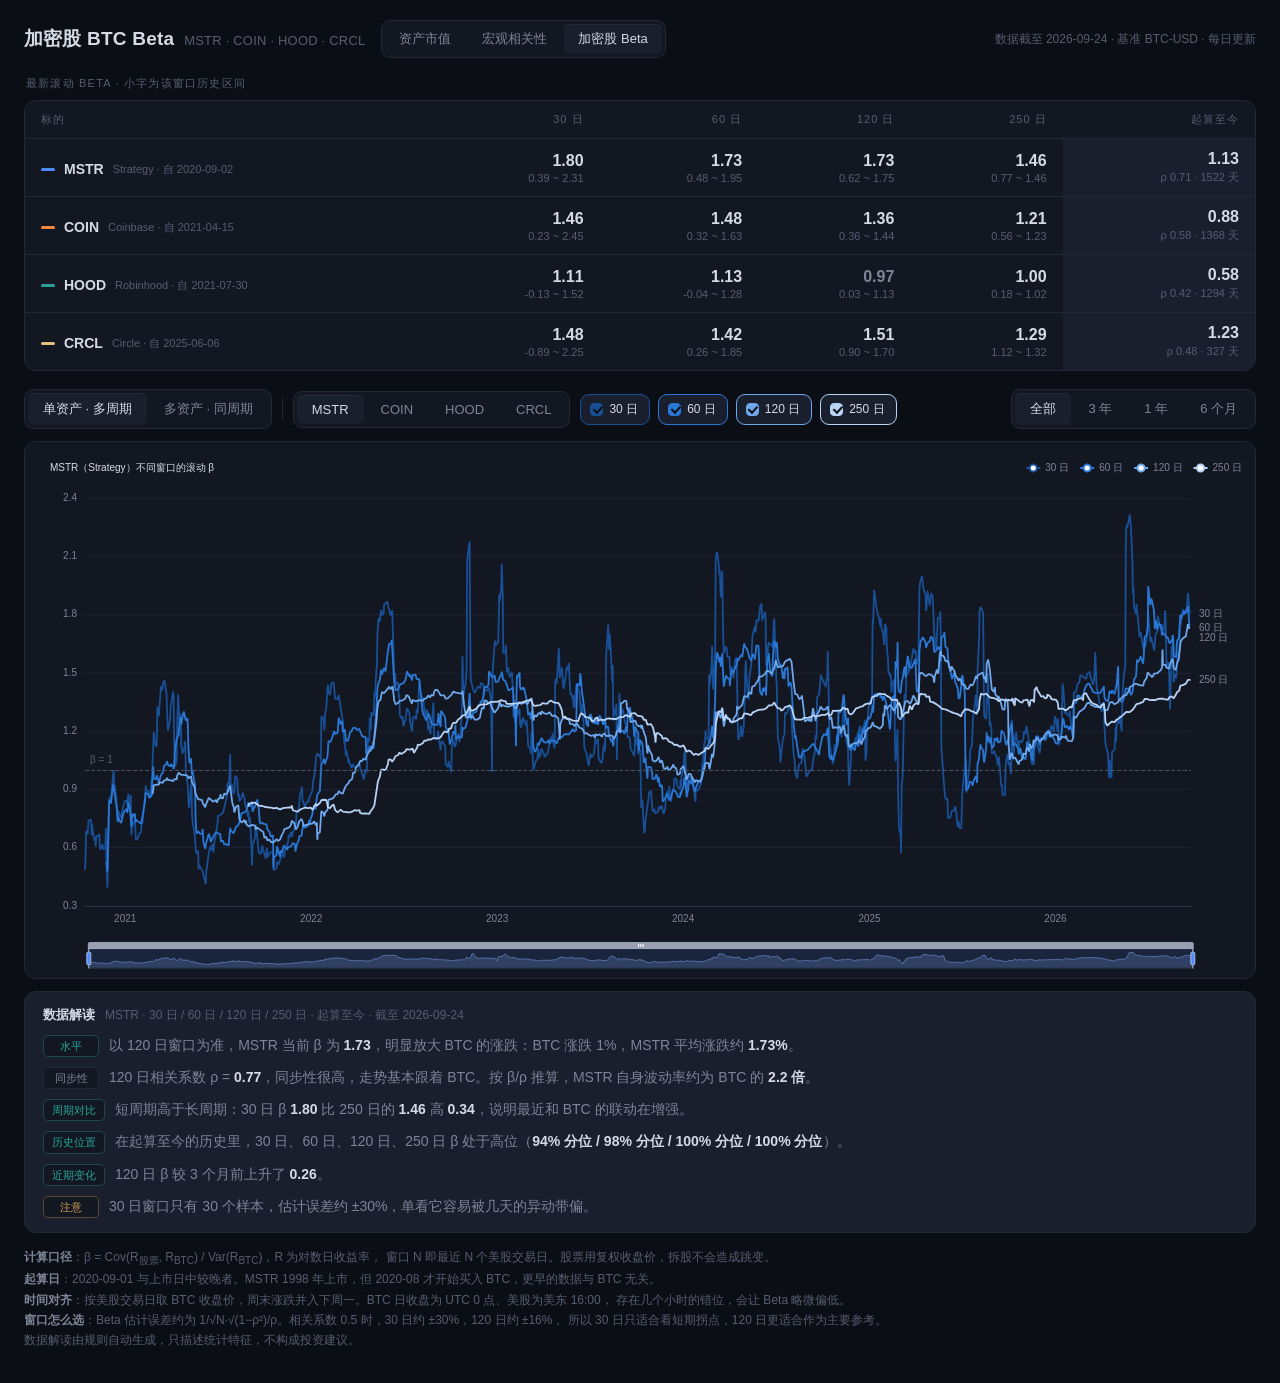
==== web/beta.html @ fb317373 "新增加密股 Beta 页：MSTR/COIN/HOOD/CRCL 相对 BTC 的滚动 Beta - app/beta.py：抓取复权收盘价（带限流重试），按 30/60/120/250 日窗口算滚动" ====
<!doctype html>
<html lang="zh-CN">
<head>
<meta charset="utf-8">
<meta name="viewport" content="width=device-width, initial-scale=1">
<title>加密股 BTC Beta · MSTR / COIN / HOOD / CRCL</title>
<link rel="stylesheet" href="app.css">
<script src="vendor/echarts.min.js"></script>
<script src="common.js"></script>
<style>
  /* 本页专用：最新值表格、数据解读 */
  .beta-table-wrap { overflow-x: auto; margin-bottom: 18px; }
  .beta-table {
    width: 100%; min-width: 640px; border-collapse: separate; border-spacing: 0;
    background: var(--panel); border: 1px solid var(--border); border-radius: 12px;
  }
  .beta-table th, .beta-table td { padding: 11px 16px; text-align: right; white-space: nowrap; }
  .beta-table th {
    color: var(--text-faint); font-size: 11px; font-weight: 500; letter-spacing: 1px;
    border-bottom: 1px solid var(--border);
  }
  .beta-table th:first-child, .beta-table td:first-child { text-align: left; }
  .beta-table tbody tr + tr td { border-top: 1px solid var(--border); }
  .beta-table .v { font-size: 16px; font-weight: 600; }
  .beta-table .r { display: block; color: var(--text-faint); font-size: 11px; margin-top: 2px; }
  .beta-table .full { background: var(--panel-2); }
  .beta-table tbody tr:last-child .full { border-bottom-right-radius: 12px; }
  .sym { display: inline-flex; align-items: center; gap: 9px; font-weight: 600; }
  .sym i { width: 14px; height: 3px; border-radius: 2px; flex: none; }
  .sym small { color: var(--text-faint); font-weight: 400; font-size: 11px; }
  .gt1 { color: var(--text); }
  .lt1 { color: var(--text-dim); }

  .toolbar .label { color: var(--text-faint); font-size: 12px; }
  .chart.beta { height: 520px; }

  .insight {
    background: var(--panel-2); border: 1px solid var(--border); border-radius: 12px;
    padding: 14px 18px; margin-top: 12px;
  }
  .insight h2 {
    font-size: 13px; font-weight: 600; margin: 0 0 10px; color: var(--text);
    display: flex; align-items: baseline; gap: 10px; flex-wrap: wrap;
  }
  .insight h2 span { color: var(--text-faint); font-weight: 400; font-size: 12px; }
  .insight ul { margin: 0; padding: 0; list-style: none; display: flex; flex-direction: column; gap: 9px; }
  .insight li { display: flex; gap: 10px; align-items: baseline; line-height: 1.65; color: var(--text-dim); }
  .insight li b { color: var(--text); font-weight: 600; font-variant-numeric: tabular-nums; }
  .tag {
    flex: none; font-size: 11px; padding: 1px 8px; border-radius: 5px;
    border: 1px solid var(--border); color: var(--text-dim); background: var(--panel);
    min-width: 56px; text-align: center;
  }
  .tag.up { color: var(--up); border-color: rgba(38,166,154,.35); }
  .tag.down { color: var(--down); border-color: rgba(239,83,80,.35); }
  .tag.note { color: #d8a657; border-color: rgba(216,166,87,.35); }
  .empty-note { color: var(--text-faint); }

  @media (max-width: 640px) {
    .wrap { padding: 16px 16px 28px; }
    .chart.beta { height: 400px; }
    .insight li { flex-direction: column; gap: 4px; }
  }
</style>
</head>
<body>
<div class="wrap">
  <header>
    <h1>加密股 BTC Beta<span class="sub">MSTR · COIN · HOOD · CRCL</span></h1>
    <nav class="nav">
      <a href="index.html">资产市值</a>
      <a href="macro.html">宏观相关性</a>
      <a href="beta.html">加密股 Beta</a>
    </nav>
    <div class="stamp" id="stamp">加载中…</div>
  </header>

  <div class="section-label">最新滚动 Beta · 小字为该窗口历史区间</div>
  <div class="beta-table-wrap">
    <table class="beta-table num">
      <thead id="thead"></thead>
      <tbody id="tbody"></tbody>
    </table>
  </div>

  <div class="toolbar">
    <div class="seg" id="modeSeg">
      <button data-mode="asset">单资产 · 多周期</button>
      <button data-mode="window">多资产 · 同周期</button>
    </div>
    <div class="divider"></div>
    <div class="seg" id="pickSeg"></div>
    <div class="chips" id="chips"></div>
    <div class="spacer"></div>
    <div class="seg" id="rangeSeg">
      <button data-range="all">全部</button>
      <button data-range="36">3 年</button>
      <button data-range="12">1 年</button>
      <button data-range="6">6 个月</button>
    </div>
  </div>

  <div class="chart-panel"><div id="chart" class="chart beta"></div></div>

  <section class="insight" aria-live="polite">
    <h2>数据解读<span id="insightScope"></span></h2>
    <ul id="insight"></ul>
  </section>

  <div class="foot">
    <b>计算口径</b>：β = Cov(R<sub>股票</sub>, R<sub>BTC</sub>) / Var(R<sub>BTC</sub>)，R 为对数日收益率，
    窗口 N 即最近 N 个美股交易日。股票用复权收盘价，拆股不会造成跳变。
    <br><b>起算日</b>：2020-09-01 与上市日中较晚者。MSTR 1998 年上市，但 2020-08 才开始买入 BTC，更早的数据与 BTC 无关。
    <br><b>时间对齐</b>：按美股交易日取 BTC 收盘价，周末涨跌并入下周一。BTC 日收盘为 UTC 0 点、美股为美东 16:00，
    存在几个小时的错位，会让 Beta 略微偏低。
    <br><b>窗口怎么选</b>：Beta 估计误差约为 1/√N·√(1−ρ²)/ρ。相关系数 0.5 时，30 日约 ±30%，120 日约 ±16%，
    所以 30 日只适合看短期拐点，120 日更适合作为主要参考。
    <br>数据解读由规则自动生成，只描述统计特征，不构成投资建议。
  </div>
</div>

<script>
let D = null;
const state = { mode: 'asset', asset: 'MSTR', windows: null, window: 60, assets: null, range: 'all' };
const charts = {};

// 窗口是有序的：同一个蓝色由暗到亮，越长越醒目
const WIN_COLOR = { 30: '#184f95', 60: '#2a78d6', 120: '#6da7ec', 250: '#b7d3f6' };
const winColor = (w) => WIN_COLOR[w] || ACCENT;
const f2 = (v) => v == null ? '—' : v.toFixed(2);
const sgn = (v) => (v >= 0 ? '+' : '') + v.toFixed(2);

/* ---------------- 取数与统计 ---------------- */

function rangeStart() {
  if (state.range === 'all') return null;
  const d = new Date(D.as_of);
  d.setMonth(d.getMonth() - Number(state.range));
  return d.toISOString().slice(0, 10);
}

/** 某只股票某个窗口在当前时间范围内的统计：最新值、分位、区间、3 个月变化、相关系数。 */
function stats(sym, w) {
  const s = D.stocks[sym];
  const betas = s.beta[w], corrs = s.corr[w];
  const from = rangeStart();
  const vals = [];
  let last = -1;
  for (let i = 0; i < s.dates.length; i++) {
    if (betas[i] == null) continue;
    last = i;
    if (!from || s.dates[i] >= from) vals.push(betas[i]);
  }
  if (last < 0 || !vals.length) return null;
  const latest = betas[last];
  const below = vals.filter(v => v < latest).length;
  const back = last - 63;  // 约 3 个月的交易日
  return {
    latest, corr: corrs[last], date: s.dates[last],
    pct: vals.length > 1 ? below / (vals.length - 1) : null,
    min: Math.min(...vals), max: Math.max(...vals), n: vals.length,
    chg3m: back >= 0 && betas[back] != null ? latest - betas[back] : null,
  };
}

function pairs(sym, w) {
  const s = D.stocks[sym];
  const out = [];
  for (let i = 0; i < s.dates.length; i++) {
    if (s.beta[w][i] != null) out.push([s.dates[i], s.beta[w][i]]);
  }
  return out;
}

/* ---------------- 数据解读 ----------------
 * 纯规则，不调用模型：同样的勾选状态永远得到同样的结论，每天数据更新后自动跟着变。
 * 阈值：β 与 1 相差 0.2 以内视为「和 BTC 同幅」；分位 ≥85% / ≤15% 视为历史高位 / 低位；
 * 周期之间相差 0.15 以上才算有差异（小于 120 日窗口的估计误差就不值得说）。
 */

const pctText = (p) => `${Math.round(p * 100)}% 分位`;

function levelWord(b) {
  if (b >= 1.2) return '明显放大 BTC 的涨跌';
  if (b > 0.8) return '和 BTC 涨跌幅度接近';
  if (b > 0.3) return '涨跌幅度小于 BTC';
  return '和 BTC 基本没有联动';
}

function corrWord(r) {
  if (r >= 0.7) return '同步性很高，走势基本跟着 BTC';
  if (r >= 0.5) return '同步性中等偏高';
  if (r >= 0.3) return '同步性一般，走势很大部分来自自身因素';
  return '同步性很弱';
}

function rangeLabel() {
  return { all: '起算至今', 36: '近 3 年', 12: '近 1 年', 6: '近 6 个月' }[state.range];
}

/** 句子由片段拼成：字符串原样输出，{b} 加粗。全部走 textContent。 */
function item(tag, tone, parts) { return { tag, tone, parts }; }

function insightsAsset() {
  const sym = state.asset, s = D.stocks[sym];
  const ws = D.windows.filter(w => state.windows.includes(w));
  const st = Object.fromEntries(ws.map(w => [w, stats(sym, w)]).filter(([, v]) => v));
  const have = ws.filter(w => st[w]);
  const out = [];
  if (!have.length) return [item('提示', 'note', [`${sym} 在所选窗口下还没有足够的数据。`])];

  const main = [120, 60, 250, 30].find(w => st[w]) ;
  const m = st[main];
  const implied = m.corr ? m.latest / m.corr : null;  // β = ρ·σs/σb，所以 σs/σb = β/ρ
  out.push(item('水平', m.latest >= 1 ? 'up' : '', [
    `以 ${main} 日窗口为准，${sym} 当前 β 为 `, { b: f2(m.latest) }, `，${levelWord(m.latest)}：`,
    `BTC 涨跌 1%，${sym} 平均涨跌约 `, { b: `${f2(m.latest)}%` }, '。',
  ]));
  if (m.corr != null) {
    out.push(item('同步性', '', [
      `${main} 日相关系数 ρ = `, { b: f2(m.corr) }, `，${corrWord(m.corr)}。`,
      ...(implied ? [`按 β/ρ 推算，${sym} 自身波动率约为 BTC 的 `, { b: `${implied.toFixed(1)} 倍` }, '。'] : []),
      ...(m.corr < 0.5 && m.latest >= 1
        ? ['β 偏高主要是因为股票自己波动大，而不是和 BTC 高度绑定，用 BTC 对冲的效果会打折扣。'] : []),
    ]));
  }

  if (have.length >= 2) {
    const sw = have[0], lw = have.at(-1);
    const d = st[sw].latest - st[lw].latest;
    if (d > 0.15) {
      out.push(item('周期对比', 'up', [
        `短周期高于长周期：${sw} 日 β `, { b: f2(st[sw].latest) }, ` 比 ${lw} 日的 `, { b: f2(st[lw].latest) },
        ' 高 ', { b: d.toFixed(2) }, '，说明最近和 BTC 的联动在增强。',
      ]));
    } else if (d < -0.15) {
      out.push(item('周期对比', 'down', [
        `短周期低于长周期：${sw} 日 β `, { b: f2(st[sw].latest) }, ` 比 ${lw} 日的 `, { b: f2(st[lw].latest) },
        ' 低 ', { b: (-d).toFixed(2) }, '，说明最近和 BTC 的联动在减弱，走势更多由自身消息驱动。',
      ]));
    } else {
      out.push(item('周期对比', '', [
        `${sw} 日到 ${lw} 日的 β 在 `, { b: `${f2(Math.min(...have.map(w => st[w].latest)))} ~ ${f2(Math.max(...have.map(w => st[w].latest)))}` },
        ' 之间，各时间尺度结论一致，关系比较稳定。',
      ]));
    }
  }

  const high = have.filter(w => st[w].pct != null && st[w].pct >= 0.85);
  const low = have.filter(w => st[w].pct != null && st[w].pct <= 0.15);
  if (high.length || low.length) {
    const parts = [`在${rangeLabel()}的历史里，`];
    if (high.length) {
      parts.push(high.map(w => `${w} 日`).join('、'), ' β 处于高位（',
        { b: high.map(w => pctText(st[w].pct)).join(' / ') }, '）');
    }
    if (high.length && low.length) parts.push('；');
    if (low.length) {
      parts.push(low.map(w => `${w} 日`).join('、'), ' β 处于低位（',
        { b: low.map(w => pctText(st[w].pct)).join(' / ') }, '）');
    }
    parts.push('。');
    out.push(item('历史位置', high.length ? 'up' : 'down', parts));
  } else {
    out.push(item('历史位置', '', [
      `${main} 日 β 在${rangeLabel()}处于 `, { b: pctText(m.pct ?? 0.5) },
      `（区间 ${f2(m.min)} ~ ${f2(m.max)}），不在极端位置。`,
    ]));
  }

  if (m.chg3m != null && Math.abs(m.chg3m) >= 0.1) {
    out.push(item('近期变化', m.chg3m > 0 ? 'up' : 'down', [
      `${main} 日 β 较 3 个月前${m.chg3m > 0 ? '上升' : '下降'}了 `, { b: Math.abs(m.chg3m).toFixed(2) }, '。',
    ]));
  }

  if (have.includes(30)) {
    out.push(item('注意', 'note', ['30 日窗口只有 30 个样本，估计误差约 ±30%，单看它容易被几天的异动带偏。']));
  }
  const short = have.filter(w => st[w].n < 120);
  if (short.length) {
    out.push(item('注意', 'note', [
      `${sym} 自 ${s.start} 起算，`, short.map(w => `${w} 日`).join('、'),
      ` 窗口在${rangeLabel()}只有 `, { b: short.map(w => st[w].n).join(' / ') }, ' 个数据点，历史分位参考意义有限。',
    ]));
  }
  return out;
}

function insightsWindow() {
  const w = state.window;
  const syms = Object.keys(D.stocks).filter(s => state.assets.includes(s));
  const st = syms.map(s => ({ s, ...stats(s, w) })).filter(x => x.latest != null);
  if (!st.length) return [item('提示', 'note', [`所选资产在 ${w} 日窗口下还没有足够的数据。`])];
  const out = [];

  const byBeta = [...st].sort((a, b) => b.latest - a.latest);
  const rank = [];
  byBeta.forEach((x, i) => { if (i) rank.push(' > '); rank.push(`${x.s} `, { b: f2(x.latest) }); });
  out.push(item('排名', '', [`${w} 日 β 从高到低：`, ...rank, '。']));

  if (st.length >= 2) {
    const top = byBeta[0], bot = byBeta.at(-1), gap = top.latest - bot.latest;
    const above = byBeta.filter(x => x.latest >= 1).map(x => x.s);
    out.push(item('对比', '', [
      above.length
        ? `${above.join('、')} 的 β 大于 1，涨跌幅度会超过 BTC。`
        : '所选股票的 β 都小于 1，涨跌幅度都小于 BTC。',
      `最高的 ${top.s} 和最低的 ${bot.s} 相差 `, { b: gap.toFixed(2) },
      gap < 0.2 ? '，差距很小，这段时间加密股整体跟着 BTC 走。' : '。',
    ]));

    const byCorr = [...st].filter(x => x.corr != null).sort((a, b) => b.corr - a.corr);
    if (byCorr.length >= 2) {
      out.push(item('同步性', '', [
        '和 BTC 走势最同步的是 ', { b: `${byCorr[0].s}（ρ = ${f2(byCorr[0].corr)}）` },
        '，最弱的是 ', { b: `${byCorr.at(-1).s}（ρ = ${f2(byCorr.at(-1).corr)}）` }, '。',
        ...(byCorr[0].s !== top.s
          ? [`β 最高的 ${top.s} 并不是最同步的，它的高 β 更多来自自身的大幅波动。`] : []),
      ]));
    }
  } else {
    const x = st[0];
    out.push(item('水平', x.latest >= 1 ? 'up' : '', [
      `${x.s} 当前 ${w} 日 β 为 `, { b: f2(x.latest) }, `，${levelWord(x.latest)}；ρ = `, { b: f2(x.corr) },
      `，${corrWord(x.corr)}。`,
    ]));
  }

  const high = st.filter(x => x.pct != null && x.pct >= 0.85);
  const low = st.filter(x => x.pct != null && x.pct <= 0.15);
  if (high.length) {
    out.push(item('历史位置', 'up', [
      `相比${rangeLabel()}，`, high.map(x => x.s).join('、'), ' 的 β 处于高位（',
      { b: high.map(x => `${x.s} ${pctText(x.pct)}`).join('，') }, '），对 BTC 的敏感度接近这段时间的最高水平。',
    ]));
  }
  if (low.length) {
    out.push(item('历史位置', 'down', [
      `相比${rangeLabel()}，`, low.map(x => x.s).join('、'), ' 的 β 处于低位（',
      { b: low.map(x => `${x.s} ${pctText(x.pct)}`).join('，') }, '）。',
    ]));
  }
  if (!high.length && !low.length) {
    out.push(item('历史位置', '', [`所选股票的 ${w} 日 β 都不在${rangeLabel()}的极端位置。`]));
  }

  const moved = st.filter(x => x.chg3m != null).sort((a, b) => b.chg3m - a.chg3m);
  if (moved.length) {
    const up = moved[0], dn = moved.at(-1);
    const parts = ['和 3 个月前相比，'];
    if (up.chg3m >= 0.1) parts.push(`${up.s} 上升最多（`, { b: sgn(up.chg3m) }, '）');
    if (up.chg3m >= 0.1 && dn.chg3m <= -0.1 && dn !== up) parts.push('，');
    if (dn.chg3m <= -0.1 && dn !== up) parts.push(`${dn.s} 下降最多（`, { b: sgn(dn.chg3m) }, '）');
    if (parts.length === 1) parts.push(`各股票的 ${w} 日 β 变化都在 0.1 以内`);
    parts.push('。');
    out.push(item('近期变化', '', parts));
  }

  if (w === 30) {
    out.push(item('注意', 'note', ['30 日窗口估计误差约 ±30%，排名容易被几天的异动打乱，建议对照 60 或 120 日。']));
  }
  const thin = st.filter(x => x.n < 120);
  if (thin.length) {
    out.push(item('注意', 'note', [
      thin.map(x => `${x.s} 只有 ${x.n} 个数据点`).join('，'), '，历史分位参考意义有限。',
    ]));
  }
  return out;
}

function renderInsight() {
  const list = state.mode === 'asset' ? insightsAsset() : insightsWindow();
  const ul = document.getElementById('insight');
  ul.replaceChildren();
  for (const it of list) {
    const li = document.createElement('li');
    const tag = document.createElement('span');
    tag.className = `tag ${it.tone}`;
    tag.textContent = it.tag;
    const p = document.createElement('span');
    for (const part of it.parts) {
      if (typeof part === 'string') p.append(part);
      else { const b = document.createElement('b'); b.textContent = part.b; p.append(b); }
    }
    li.append(tag, p);
    ul.append(li);
  }
  const scope = state.mode === 'asset'
    ? `${state.asset} · ${D.windows.filter(w => state.windows.includes(w)).map(w => w + ' 日').join(' / ') || '未选窗口'}`
    : `${state.window} 日 · ${state.assets.join(' / ') || '未选资产'}`;
  document.getElementById('insightScope').textContent = `${scope} · ${rangeLabel()} · 截至 ${D.as_of}`;
}

/* ---------------- 表格 ---------------- */

function renderTable() {
  const head = document.createElement('tr');
  for (const t of ['标的', ...D.windows.map(w => `${w} 日`), '起算至今']) {
    const th = document.createElement('th'); th.textContent = t; head.append(th);
  }
  document.getElementById('thead').replaceChildren(head);

  const body = document.getElementById('tbody');
  body.replaceChildren();
  for (const [sym, s] of Object.entries(D.stocks)) {
    const tr = document.createElement('tr');
    const td0 = document.createElement('td');
    const tag = document.createElement('span'); tag.className = 'sym';
    const key = document.createElement('i'); key.style.background = s.color;
    const name = document.createElement('span'); name.textContent = sym;
    const sm = document.createElement('small'); sm.textContent = `${s.name_cn} · 自 ${s.start}`;
    tag.append(key, name, sm); td0.append(tag); tr.append(td0);

    const cell = (main, sub, cls) => {
      const td = document.createElement('td');
      if (cls) td.className = cls;
      const v = document.createElement('span'); v.className = 'v'; v.textContent = main;
      const r = document.createElement('span'); r.className = 'r'; r.textContent = sub;
      td.append(v, r); return td;
    };
    for (const w of D.windows) {
      const vals = s.beta[w].filter(v => v != null);
      const last = vals.at(-1);
      const td = cell(vals.length ? f2(last) : '—',
        vals.length ? `${f2(Math.min(...vals))} ~ ${f2(Math.max(...vals))}` : '样本不足');
      td.querySelector('.v').classList.add(last >= 1 ? 'gt1' : 'lt1');
      tr.append(td);
    }
    tr.append(cell(f2(s.full.beta), `ρ ${f2(s.full.corr)} · ${s.full.n} 天`, 'full'));
    body.append(tr);
  }
}

/* ---------------- 控件 ---------------- */

function renderControls() {
  document.querySelectorAll('#modeSeg button').forEach(b =>
    b.classList.toggle('on', b.dataset.mode === state.mode));
  document.querySelectorAll('#rangeSeg button').forEach(b =>
    b.classList.toggle('on', b.dataset.range === state.range));

  const pick = document.getElementById('pickSeg');
  const chips = document.getElementById('chips');
  pick.replaceChildren(); chips.replaceChildren();

  const syms = Object.keys(D.stocks);
  const pickItems = state.mode === 'asset'
    ? syms.map(s => [s, s, state.asset === s])
    : D.windows.map(w => [w, `${w} 日`, state.window === w]);
  for (const [val, text, on] of pickItems) {
    const b = document.createElement('button');
    b.textContent = text; b.dataset.val = val;
    if (on) b.className = 'on';
    pick.append(b);
  }

  const chipItems = state.mode === 'asset'
    ? D.windows.map(w => [w, `${w} 日`, winColor(w), state.windows.includes(w)])
    : syms.map(s => [s, s, D.stocks[s].color, state.assets.includes(s)]);
  const onCount = chipItems.filter(c => c[3]).length;
  for (const [val, text, tone, on] of chipItems) {
    const lab = document.createElement('label');
    // 取消到最后一个时锁定，避免图表空白
    const locked = on && onCount === 1;
    lab.className = `chip sm ${on ? 'on' : ''} ${locked ? 'locked' : ''}`;
    lab.style.setProperty('--tone', tone);
    const inp = document.createElement('input');
    inp.type = 'checkbox'; inp.checked = on; inp.disabled = locked; inp.dataset.val = val;
    const box = document.createElement('span'); box.className = 'box';
    lab.append(inp, box, text);
    chips.append(lab);
  }
}

/* ---------------- 图表 ---------------- */

function currentSeries() {
  if (state.mode === 'asset') {
    return D.windows.filter(w => state.windows.includes(w)).map(w => ({
      name: `${w} 日`, color: winColor(w), data: pairs(state.asset, w),
    }));
  }
  return Object.keys(D.stocks).filter(s => state.assets.includes(s)).map(s => ({
    name: s, color: D.stocks[s].color, data: pairs(s, state.window),
  }));
}

function renderChart() {
  if (!charts.main) {
    const el = document.getElementById('chart');
    charts.main = echarts.init(el, null, { renderer: 'canvas' });
    new ResizeObserver(() => charts.main.resize()).observe(el);
  }
  const series = currentSeries();
  const firsts = series.filter(s => s.data.length).map(s => s.data[0][0]).sort();
  const from = rangeStart();
  const xmin = from && firsts[0] && from > firsts[0] ? from : firsts[0];

  charts.main.setOption({
    ...baseOption(),
    title: {
      text: state.mode === 'asset'
        ? `${state.asset}（${D.stocks[state.asset].name_cn}）不同窗口的滚动 β`
        : `各股票 ${state.window} 日滚动 β`,
      left: 12, top: 8, textStyle: { color: '#d6dae5', fontSize: 13, fontWeight: 600 },
    },
    legend: { ...baseOption().legend, top: 8, left: 'right', right: 16 },
    grid: { left: 52, right: 56, top: 48, bottom: 64 },
    xAxis: {
      type: 'time', min: xmin, max: D.as_of,
      axisLine: { lineStyle: { color: AXIS } }, axisTick: { show: false },
      axisLabel: { color: LABEL, fontSize: 11, hideOverlap: true },
      splitLine: { show: false },
    },
    yAxis: {
      type: 'value', scale: true,
      axisLabel: { color: LABEL, fontSize: 11, formatter: v => v.toFixed(1) },
      splitLine: { lineStyle: { color: GRID_LINE } },
    },
    dataZoom: zoomCfg(0, [0]),
    tooltip: {
      ...tooltipBase,
      axisPointer: { type: 'line', lineStyle: { color: FAINT } },
      formatter: (ps) => {
        if (!ps.length) return '';
        const date = echarts.time.format(ps[0].value[0], '{yyyy}-{MM}-{dd}', false);
        const rows = ps.slice().sort((a, b) => b.value[1] - a.value[1]).map(p =>
          `<tr><td style="padding-right:14px"><span style="display:inline-block;width:12px;height:2px;` +
          `background:${p.color};vertical-align:middle;margin-right:7px"></span>${p.seriesName}</td>` +
          `<td style="text-align:right;font-weight:600">${p.value[1].toFixed(3)}</td></tr>`).join('');
        return `<div style="font-weight:600;margin-bottom:6px">${date}</div>` +
          `<table style="font-variant-numeric:tabular-nums;border-spacing:0">${rows}</table>`;
      },
    },
    series: series.map((s, i) => ({
      name: s.name, type: 'line', data: s.data, showSymbol: false, sampling: 'lttb',
      lineStyle: { width: 1.8, color: s.color }, itemStyle: { color: s.color },
      emphasis: { focus: 'series' },
      endLabel: { show: true, formatter: s.name, color: LABEL, fontSize: 11 },
      labelLayout: { moveOverlap: 'shiftY' },
      markLine: i === 0 ? {
        silent: true, symbol: 'none', data: [{ yAxis: 1 }],
        lineStyle: { color: '#4a5266', type: 'dashed', width: 1 },
        label: { formatter: 'β = 1', color: FAINT, fontSize: 10, position: 'insideStartTop' },
      } : undefined,
    })),
  }, { notMerge: true });
}

/* ---------------- 调度 ---------------- */

const STORE_KEY = 'beta-view';

function save() {
  try { localStorage.setItem(STORE_KEY, JSON.stringify(state)); } catch (e) { /* 存储不可用时忽略 */ }
}

function restore() {
  try {
    const saved = JSON.parse(localStorage.getItem(STORE_KEY) || 'null');
    if (saved) Object.assign(state, saved);
  } catch (e) { /* 忽略 */ }
  // 配置里删掉的股票或窗口不要带回来
  const syms = Object.keys(D.stocks);
  if (!syms.includes(state.asset)) state.asset = syms[0];
  if (!D.windows.includes(state.window)) state.window = D.windows[Math.min(1, D.windows.length - 1)];
  state.windows = (state.windows || D.windows).filter(w => D.windows.includes(w));
  state.assets = (state.assets || syms).filter(s => syms.includes(s));
  if (!state.windows.length) state.windows = [...D.windows];
  if (!state.assets.length) state.assets = [...syms];
}

function update() {
  renderControls();
  renderChart();
  renderInsight();
  save();
}

(async function boot() {
  markNav();
  D = await get(dataUrl.beta());
  // JSON 的键是字符串，窗口统一转回数字
  D.windows = D.windows.map(Number);
  restore();

  document.getElementById('stamp').textContent =
    `数据截至 ${D.as_of} · 基准 ${D.benchmark}-USD · 每日更新`;

  renderTable();

  document.getElementById('modeSeg').addEventListener('click', (e) => {
    const b = e.target.closest('button');
    if (b) { state.mode = b.dataset.mode; update(); }
  });
  document.getElementById('rangeSeg').addEventListener('click', (e) => {
    const b = e.target.closest('button');
    if (b) { state.range = b.dataset.range; update(); }
  });
  document.getElementById('pickSeg').addEventListener('click', (e) => {
    const b = e.target.closest('button');
    if (!b) return;
    if (state.mode === 'asset') state.asset = b.dataset.val;
    else state.window = Number(b.dataset.val);
    update();
  });
  document.getElementById('chips').addEventListener('change', (e) => {
    const v = e.target.dataset.val;
    if (v == null) return;
    if (state.mode === 'asset') {
      const w = Number(v);
      state.windows = e.target.checked
        ? D.windows.filter(x => x === w || state.windows.includes(x))
        : state.windows.filter(x => x !== w);
    } else {
      const order = Object.keys(D.stocks);
      state.assets = e.target.checked
        ? order.filter(x => x === v || state.assets.includes(x))
        : state.assets.filter(x => x !== v);
    }
    update();
  });

  update();
})();
</script>
</body>
</html>
---- web/app.css ----
/* 两个页面共用的设计系统。抽出来是为了避免复制两份之后各自漂移。 */
:root {
  --bg: #0b0e14;
  --panel: #131722;
  --panel-2: #1a1f2e;
  --border: #232838;
  --text: #d6dae5;
  --text-dim: #7d8598;
  --text-faint: #565e72;
  --up: #26a69a;
  --down: #ef5350;
  --accent: #4c8dff;
}
* { box-sizing: border-box; }
html, body { height: 100%; }
body {
  margin: 0;
  background: var(--bg);
  color: var(--text);
  font-family: -apple-system, BlinkMacSystemFont, "SF Pro Text", "PingFang SC",
               "Helvetica Neue", Arial, sans-serif;
  font-size: 14px;
  -webkit-font-smoothing: antialiased;
}
.num { font-variant-numeric: tabular-nums; font-feature-settings: "tnum"; }

.wrap { max-width: 1600px; margin: 0 auto; padding: 20px 24px 32px; }

header { display: flex; align-items: center; gap: 16px; margin-bottom: 18px; flex-wrap: wrap; }
h1 { font-size: 19px; font-weight: 600; margin: 0; letter-spacing: .2px; }
h1 .sub { color: var(--text-faint); font-weight: 400; margin-left: 10px; font-size: 13px; }
.stamp { margin-left: auto; color: var(--text-faint); font-size: 12px; }

/* 顶部页面导航 */
.nav { display: inline-flex; gap: 3px; background: var(--panel); border: 1px solid var(--border);
       border-radius: 9px; padding: 3px; }
.nav a {
  color: var(--text-dim); text-decoration: none; font-size: 13px;
  padding: 6px 14px; border-radius: 6px; transition: background .15s, color .15s;
}
.nav a:hover { color: var(--text); }
.nav a.on { background: var(--panel-2); color: var(--text); box-shadow: 0 1px 0 rgba(255,255,255,.05) inset; }

.section-label {
  color: var(--text-faint); font-size: 11px; letter-spacing: 1.2px;
  text-transform: uppercase; margin: 0 0 9px 2px;
}

.cards { display: grid; grid-template-columns: repeat(auto-fit, minmax(236px, 1fr)); gap: 14px; margin-bottom: 18px; }
.card {
  background: linear-gradient(160deg, var(--panel-2), var(--panel));
  border: 1px solid var(--border);
  border-radius: 12px;
  padding: 16px 18px;
  position: relative;
  overflow: hidden;
}
.card::before {
  content: ""; position: absolute; left: 0; top: 0; bottom: 0; width: 3px;
  background: var(--tone, var(--accent));
}
.card .label { color: var(--text-dim); font-size: 12px; letter-spacing: .4px; display: flex; align-items: center; gap: 7px; }
.card .dot { width: 7px; height: 7px; border-radius: 50%; background: var(--tone, var(--accent)); flex: none; }
.card .value { font-size: 28px; font-weight: 600; margin: 9px 0 4px; letter-spacing: -.5px; }
.card .meta { color: var(--text-faint); font-size: 12px; display: flex; gap: 12px; flex-wrap: wrap; }
.chg { font-weight: 600; }
.chg.up { color: var(--up); } .chg.down { color: var(--down); }

/* 宏观卡：值小一号，右下角带 sparkline */
.card.macro .value { font-size: 23px; }
.card.macro .spark { position: absolute; right: 14px; bottom: 12px; opacity: .85; }
.card.macro .meta { max-width: 62%; }
.card .stale { color: #d8a657; }

.toolbar { display: flex; gap: 10px; align-items: center; flex-wrap: wrap; margin-bottom: 12px; }
.toolbar .spacer { flex: 1; }
.divider { width: 1px; height: 22px; background: var(--border); }

/* 多选勾选芯片 */
.chips { display: inline-flex; gap: 8px; flex-wrap: wrap; }
.chip {
  display: inline-flex; align-items: center; gap: 8px; cursor: pointer; user-select: none;
  background: var(--panel); border: 1px solid var(--border); border-radius: 9px;
  padding: 8px 14px 8px 11px; font-size: 13px; color: var(--text-dim);
  transition: border-color .15s, color .15s, background .15s;
}
.chip:hover { color: var(--text); }
.chip input { position: absolute; opacity: 0; pointer-events: none; }
.chip .box {
  width: 15px; height: 15px; border-radius: 4px; flex: none;
  border: 1.5px solid var(--text-faint); position: relative; transition: all .15s;
}
.chip.on { color: var(--text); background: var(--panel-2); border-color: var(--tone); }
.chip.on .box { background: var(--tone); border-color: var(--tone); }
.chip.on .box::after {
  content: ""; position: absolute; left: 4px; top: 1px; width: 4px; height: 8px;
  border: solid #0b0e14; border-width: 0 2px 2px 0; transform: rotate(43deg);
}
.chip.locked { cursor: not-allowed; opacity: .75; }
.chip.sm { padding: 6px 11px 6px 9px; font-size: 12px; gap: 6px; }
.chip.sm .box { width: 13px; height: 13px; }
.chip.sm.on .box::after { left: 3.5px; top: 0.5px; width: 3.5px; height: 7px; }

.seg { display: inline-flex; background: var(--panel); border: 1px solid var(--border); border-radius: 9px; padding: 3px; gap: 2px; }
.seg button {
  border: 0; background: transparent; color: var(--text-dim); cursor: pointer;
  padding: 7px 15px; border-radius: 6px; font-size: 13px; font-family: inherit;
  transition: background .15s, color .15s;
}
.seg button:hover { color: var(--text); }
.seg button.on { background: var(--panel-2); color: var(--text); box-shadow: 0 1px 0 rgba(255,255,255,.05) inset; }

.toggle { display: inline-flex; align-items: center; gap: 7px; color: var(--text-dim); font-size: 13px; cursor: pointer; user-select: none; }
.toggle input { accent-color: var(--accent); width: 15px; height: 15px; cursor: pointer; }
.toggle.off { opacity: .4; cursor: not-allowed; }

.picker { display: inline-flex; align-items: center; gap: 7px; color: var(--text-dim); font-size: 13px; }
.picker select {
  background: var(--panel); color: var(--text); border: 1px solid var(--border);
  border-radius: 8px; padding: 7px 10px; font-size: 13px; font-family: inherit; cursor: pointer;
}
.picker select:hover { border-color: #2f3650; }

.chart-panel { background: var(--panel); border: 1px solid var(--border); border-radius: 12px; padding: 8px; }
.chart { width: 100%; height: 620px; }

.foot { margin-top: 14px; color: var(--text-faint); font-size: 12px; line-height: 1.7; }
.foot code { background: var(--panel); padding: 1px 6px; border-radius: 4px; color: var(--text-dim); }
.foot b { color: var(--text-dim); font-weight: 600; }

/* 相关性视图里的读数条 */
.readout {
  display: flex; gap: 22px; flex-wrap: wrap; align-items: baseline;
  background: var(--panel-2); border: 1px solid var(--border); border-radius: 10px;
  padding: 12px 16px; margin-bottom: 12px;
}
.readout .item { display: flex; flex-direction: column; gap: 3px; }
.readout .k { color: var(--text-faint); font-size: 11px; letter-spacing: .5px; }
.readout .v { font-size: 19px; font-weight: 600; }
.readout .v.sm { font-size: 14px; font-weight: 500; color: var(--text-dim); }
.readout .note { color: var(--text-faint); font-size: 12px; margin-left: auto; max-width: 46%; line-height: 1.6; }

.warn {
  background: rgba(216,166,87,.09); border: 1px solid rgba(216,166,87,.3);
  color: #d8a657; border-radius: 10px; padding: 11px 15px; margin-bottom: 12px;
  font-size: 12.5px; line-height: 1.65;
}
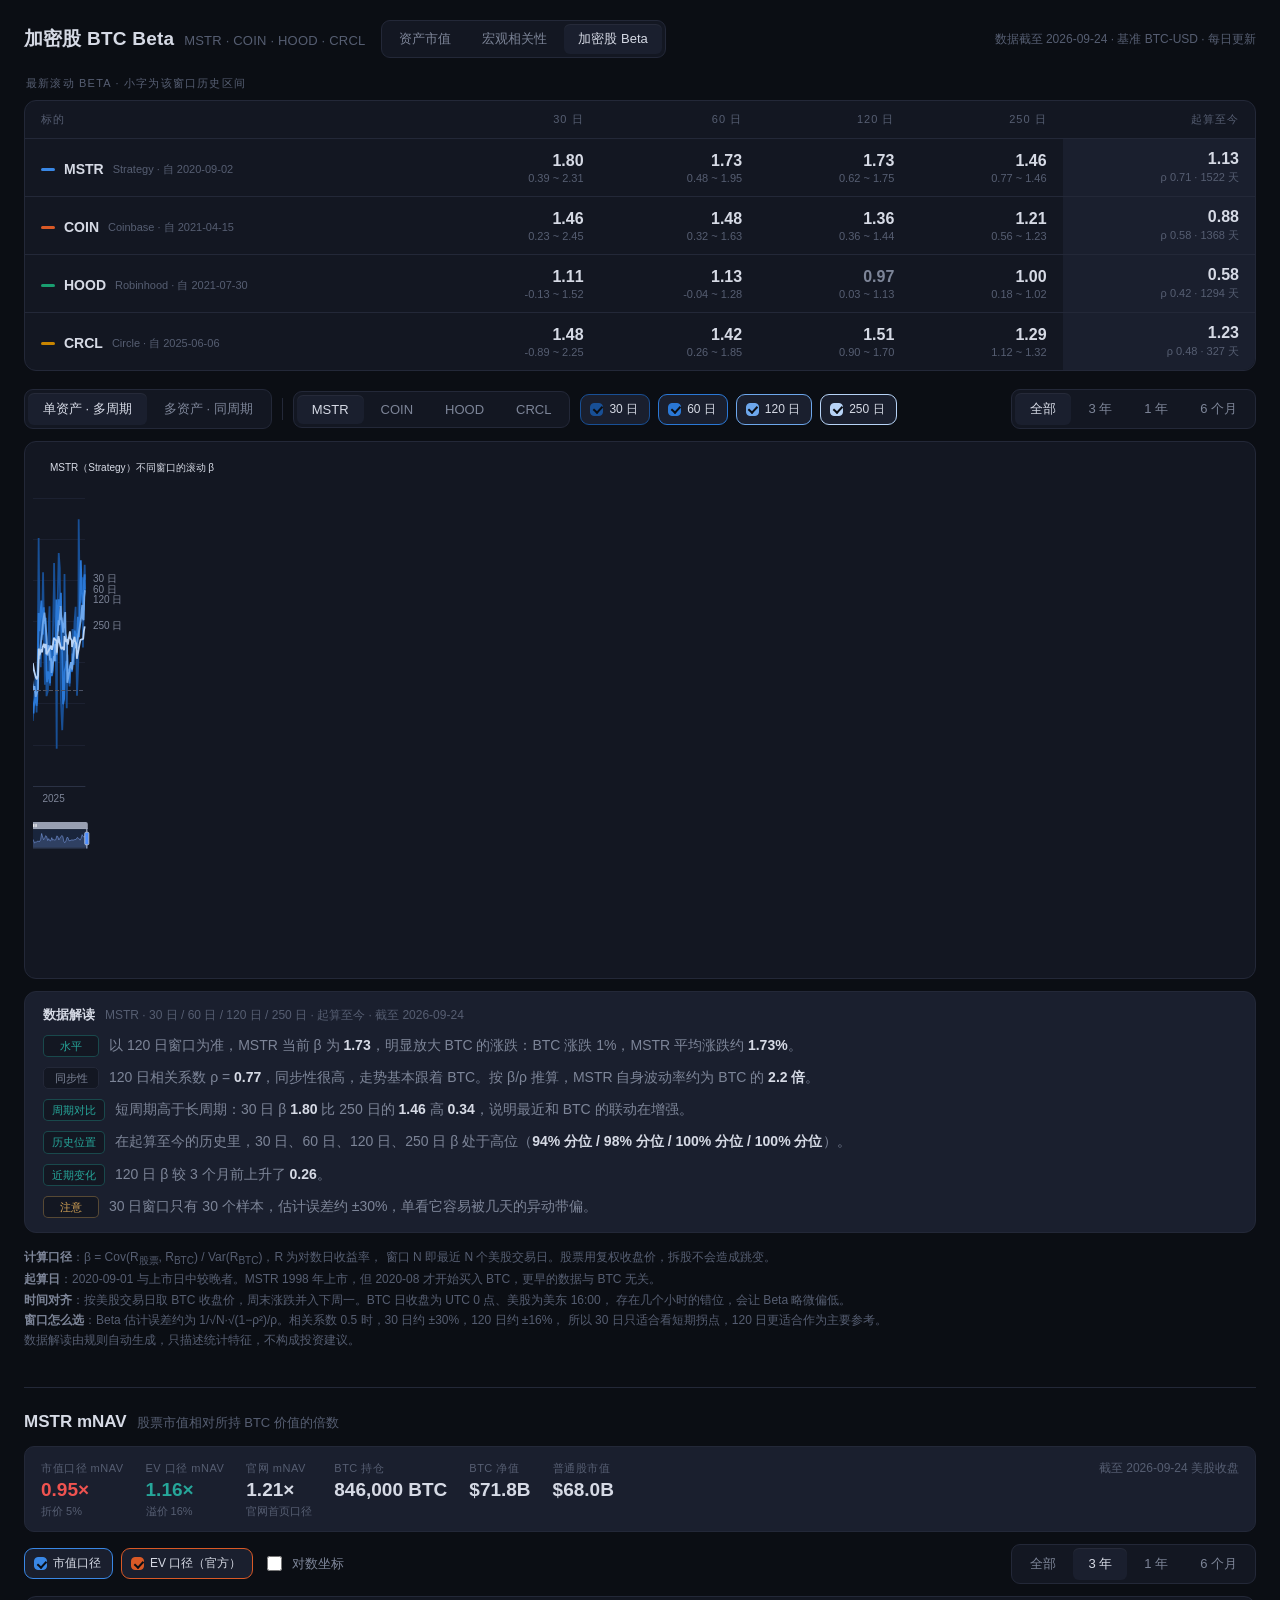
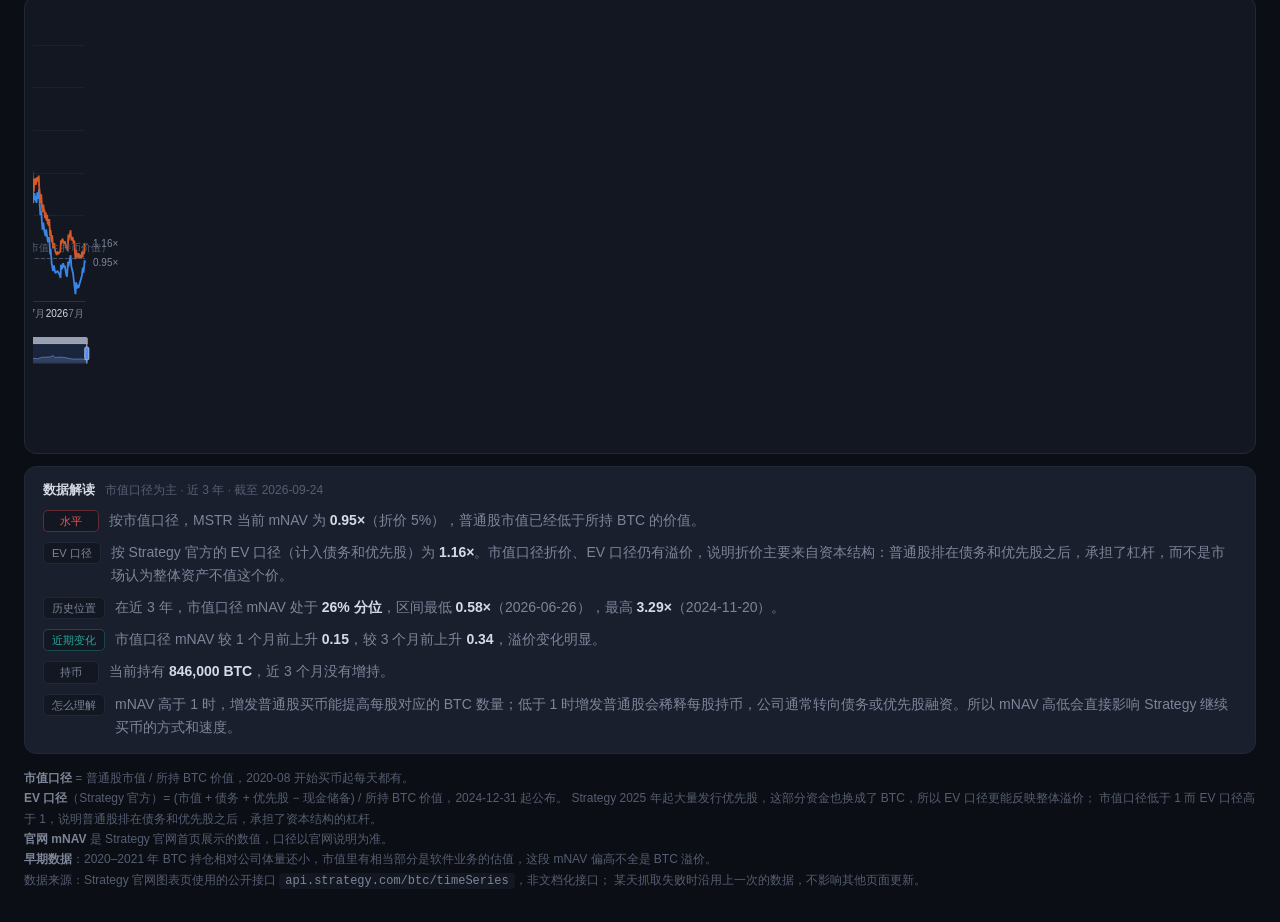
==== commit 5d46893d: "Beta 页新增 MSTR mNAV：市值口径与 Strategy 官方 EV 口径 - app/mnav.py：从 api.strategy.com/btc/timeSeries 抓 MSTR 每日" ====
--- a/web/beta.html
+++ b/web/beta.html
@@ -56,9 +56,21 @@
   .tag.note { color: #d8a657; border-color: rgba(216,166,87,.35); }
   .empty-note { color: var(--text-faint); }
 
+  .mnav-block { margin-top: 36px; padding-top: 24px; border-top: 1px solid var(--border); }
+  .block-title {
+    font-size: 17px; font-weight: 600; margin: 0 0 14px;
+    display: flex; align-items: baseline; gap: 10px; flex-wrap: wrap;
+  }
+  .block-title span { color: var(--text-faint); font-weight: 400; font-size: 13px; }
+  .chart.mnav { height: 440px; }
+  .readout .v.prem { color: var(--up); }
+  .readout .v.disc { color: var(--down); }
+  .readout .d { color: var(--text-faint); font-size: 11px; }
+
   @media (max-width: 640px) {
     .wrap { padding: 16px 16px 28px; }
     .chart.beta { height: 400px; }
+    .chart.mnav { height: 360px; }
     .insight li { flex-direction: column; gap: 4px; }
   }
 </style>
@@ -117,6 +129,38 @@
     所以 30 日只适合看短期拐点，120 日更适合作为主要参考。
     <br>数据解读由规则自动生成，只描述统计特征，不构成投资建议。
   </div>
+
+  <!-- MSTR mNAV -->
+  <section class="mnav-block" id="mnavBlock">
+    <h2 class="block-title">MSTR mNAV<span>股票市值相对所持 BTC 价值的倍数</span></h2>
+    <div class="readout num" id="mnavReadout"></div>
+    <div class="toolbar">
+      <div class="chips" id="mnavChips"></div>
+      <label class="toggle"><input type="checkbox" id="mnavLog"> 对数坐标</label>
+      <div class="spacer"></div>
+      <div class="seg" id="mnavRangeSeg">
+        <button data-range="all">全部</button>
+        <button data-range="36">3 年</button>
+        <button data-range="12">1 年</button>
+        <button data-range="6">6 个月</button>
+      </div>
+    </div>
+    <div class="chart-panel"><div id="chartMnav" class="chart mnav"></div></div>
+    <section class="insight" aria-live="polite">
+      <h2>数据解读<span id="mnavScope"></span></h2>
+      <ul id="mnavInsight"></ul>
+    </section>
+    <div class="foot">
+      <b>市值口径</b> = 普通股市值 / 所持 BTC 价值，2020-08 开始买币起每天都有。
+      <br><b>EV 口径</b>（Strategy 官方）= (市值 + 债务 + 优先股 − 现金储备) / 所持 BTC 价值，2024-12-31 起公布。
+      Strategy 2025 年起大量发行优先股，这部分资金也换成了 BTC，所以 EV 口径更能反映整体溢价；
+      市值口径低于 1 而 EV 口径高于 1，说明普通股排在债务和优先股之后，承担了资本结构的杠杆。
+      <br><b>官网 mNAV</b> 是 Strategy 官网首页展示的数值，口径以官网说明为准。
+      <br><b>早期数据</b>：2020–2021 年 BTC 持仓相对公司体量还小，市值里有相当部分是软件业务的估值，这段 mNAV 偏高不全是 BTC 溢价。
+      <br>数据来源：Strategy 官网图表页使用的公开接口 <code>api.strategy.com/btc/timeSeries</code>，非文档化接口；
+      某天抓取失败时沿用上一次的数据，不影响其他页面更新。
+    </div>
+  </section>
 </div>
 
 <script>
@@ -370,22 +414,7 @@
 }
 
 function renderInsight() {
-  const list = state.mode === 'asset' ? insightsAsset() : insightsWindow();
-  const ul = document.getElementById('insight');
-  ul.replaceChildren();
-  for (const it of list) {
-    const li = document.createElement('li');
-    const tag = document.createElement('span');
-    tag.className = `tag ${it.tone}`;
-    tag.textContent = it.tag;
-    const p = document.createElement('span');
-    for (const part of it.parts) {
-      if (typeof part === 'string') p.append(part);
-      else { const b = document.createElement('b'); b.textContent = part.b; p.append(b); }
-    }
-    li.append(tag, p);
-    ul.append(li);
-  }
+  renderList('insight', state.mode === 'asset' ? insightsAsset() : insightsWindow());
   const scope = state.mode === 'asset'
     ? `${state.asset} · ${D.windows.filter(w => state.windows.includes(w)).map(w => w + ' 日').join(' / ') || '未选窗口'}`
     : `${state.window} 日 · ${state.assets.join(' / ') || '未选资产'}`;
@@ -548,6 +577,280 @@
   }, { notMerge: true });
 }
 
+/* ---------------- MSTR mNAV ---------------- */
+
+let M = null;
+// 默认看近 3 年：2020 年市值口径 mNAV 高达 5~7 倍（主要是软件业务估值），全区间会把近几年压扁
+const mstate = { lines: ['mnav_mc', 'mnav_ev'], log: false, range: '36' };
+const MNAV_LINES = [
+  { key: 'mnav_mc', label: '市值口径', color: '#3987e5' },
+  { key: 'mnav_ev', label: 'EV 口径（官方）', color: '#d95926' },
+];
+const fmtB = (m) => m == null ? '—' : `$${(m / 1000).toFixed(1)}B`;  // 接口单位是百万美元
+const premText = (v) => {
+  const p = (v - 1) * 100;
+  return p >= 0 ? `溢价 ${p.toFixed(0)}%` : `折价 ${(-p).toFixed(0)}%`;
+};
+
+function mnavRangeStart() {
+  if (mstate.range === 'all') return null;
+  const d = new Date(M.as_of);
+  d.setMonth(d.getMonth() - Number(mstate.range));
+  return d.toISOString().slice(0, 10);
+}
+
+const mnavRangeLabel = () => ({ all: '2020-08 以来', 36: '近 3 年', 12: '近 1 年', 6: '近 6 个月' }[mstate.range]);
+
+/** 某条 mNAV 序列在当前时间范围内的统计。 */
+function mnavStats(key) {
+  const arr = M[key], from = mnavRangeStart();
+  let last = -1;
+  const vals = [];
+  for (let i = 0; i < M.dates.length; i++) {
+    if (arr[i] == null) continue;
+    last = i;
+    if (!from || M.dates[i] >= from) vals.push([M.dates[i], arr[i]]);
+  }
+  if (last < 0 || !vals.length) return null;
+  const latest = arr[last];
+  const sorted = vals.map(v => v[1]);
+  const lo = vals.reduce((a, b) => (b[1] < a[1] ? b : a));
+  const hi = vals.reduce((a, b) => (b[1] > a[1] ? b : a));
+  const ago = (n) => (last - n >= 0 && arr[last - n] != null ? latest - arr[last - n] : null);
+  return {
+    latest, date: M.dates[last], n: vals.length, first: vals[0][0],
+    pct: sorted.length > 1 ? sorted.filter(v => v < latest).length / (sorted.length - 1) : null,
+    lo, hi, chg1m: ago(21), chg3m: ago(63),
+  };
+}
+
+function renderMnavReadout() {
+  const i = M.dates.length - 1;
+  const lastOf = (key) => { for (let j = i; j >= 0; j--) if (M[key][j] != null) return M[key][j]; return null; };
+  const mc = lastOf('mnav_mc'), ev = lastOf('mnav_ev'), official = lastOf('mnav');
+  const items = [
+    ['市值口径 mNAV', mc == null ? '—' : mc.toFixed(2) + '×', mc == null ? '' : premText(mc), mc >= 1 ? 'prem' : 'disc'],
+    ['EV 口径 mNAV', ev == null ? '—' : ev.toFixed(2) + '×', ev == null ? '' : premText(ev), ev >= 1 ? 'prem' : 'disc'],
+    ['官网 mNAV', official == null ? '—' : official.toFixed(2) + '×', '官网首页口径', ''],
+    ['BTC 持仓', M.btc_holdings[i].toLocaleString() + ' BTC', '', ''],
+    ['BTC 净值', fmtB(M.btc_nav[i]), '', ''],
+    ['普通股市值', fmtB(M.market_cap[i]), '', ''],
+  ];
+  const box = document.getElementById('mnavReadout');
+  box.replaceChildren();
+  for (const [k, v, d, cls] of items) {
+    const it = document.createElement('div'); it.className = 'item';
+    const kk = document.createElement('span'); kk.className = 'k'; kk.textContent = k;
+    const vv = document.createElement('span'); vv.className = `v ${cls}`; vv.textContent = v;
+    it.append(kk, vv);
+    if (d) { const dd = document.createElement('span'); dd.className = 'd'; dd.textContent = d; it.append(dd); }
+    box.append(it);
+  }
+  const note = document.createElement('span'); note.className = 'note';
+  note.textContent = `截至 ${M.as_of} 美股收盘`;
+  box.append(note);
+}
+
+function renderMnavControls() {
+  const box = document.getElementById('mnavChips');
+  box.replaceChildren();
+  for (const l of MNAV_LINES) {
+    const on = mstate.lines.includes(l.key);
+    const locked = on && mstate.lines.length === 1;
+    const lab = document.createElement('label');
+    lab.className = `chip sm ${on ? 'on' : ''} ${locked ? 'locked' : ''}`;
+    lab.style.setProperty('--tone', l.color);
+    const inp = document.createElement('input');
+    inp.type = 'checkbox'; inp.checked = on; inp.disabled = locked; inp.dataset.line = l.key;
+    const b = document.createElement('span'); b.className = 'box';
+    lab.append(inp, b, l.label);
+    box.append(lab);
+  }
+  document.getElementById('mnavLog').checked = mstate.log;
+  document.querySelectorAll('#mnavRangeSeg button').forEach(b =>
+    b.classList.toggle('on', b.dataset.range === mstate.range));
+}
+
+function renderMnavChart() {
+  if (!charts.mnav) {
+    const el = document.getElementById('chartMnav');
+    charts.mnav = echarts.init(el, null, { renderer: 'canvas' });
+    new ResizeObserver(() => charts.mnav.resize()).observe(el);
+  }
+  const lines = MNAV_LINES.filter(l => mstate.lines.includes(l.key));
+  const from = mnavRangeStart();
+  const series = lines.map((l, idx) => ({
+    name: l.label, type: 'line', showSymbol: false, sampling: 'lttb',
+    data: M.dates.map((d, i) => [d, M[l.key][i]]).filter(p => p[1] != null),
+    lineStyle: { width: 1.8, color: l.color }, itemStyle: { color: l.color },
+    endLabel: { show: true, formatter: (p) => `${p.value[1].toFixed(2)}×`, color: LABEL, fontSize: 11 },
+    labelLayout: { moveOverlap: 'shiftY' },
+    markLine: idx === 0 ? {
+      silent: true, symbol: 'none', data: [{ yAxis: 1 }],
+      lineStyle: { color: '#4a5266', type: 'dashed', width: 1 },
+      label: { formatter: 'mNAV = 1（市值 = 持币价值）', color: FAINT, fontSize: 10, position: 'insideStartTop' },
+    } : undefined,
+  }));
+
+  charts.mnav.setOption({
+    ...baseOption(),
+    legend: { ...baseOption().legend, top: 8, left: 'right', right: 16 },
+    grid: { left: 52, right: 64, top: 40, bottom: 64 },
+    xAxis: {
+      type: 'time', min: from || M.dates[0], max: M.as_of,
+      axisLine: { lineStyle: { color: AXIS } }, axisTick: { show: false },
+      axisLabel: { color: LABEL, fontSize: 11, hideOverlap: true }, splitLine: { show: false },
+    },
+    yAxis: {
+      type: mstate.log ? 'log' : 'value', scale: true, logBase: 2,
+      axisLabel: { color: LABEL, fontSize: 11, formatter: v => v.toFixed(v < 2 ? 2 : 1) + '×' },
+      splitLine: { lineStyle: { color: GRID_LINE } },
+    },
+    dataZoom: zoomCfg(0, [0]),
+    tooltip: {
+      ...tooltipBase,
+      axisPointer: { type: 'line', lineStyle: { color: FAINT } },
+      formatter: (ps) => {
+        if (!ps.length) return '';
+        const date = echarts.time.format(ps[0].value[0], '{yyyy}-{MM}-{dd}', false);
+        const i = M.dates.indexOf(date);
+        const rows = ps.map(p =>
+          `<tr><td style="padding-right:14px"><span style="display:inline-block;width:12px;height:2px;` +
+          `background:${p.color};vertical-align:middle;margin-right:7px"></span>${p.seriesName}</td>` +
+          `<td style="text-align:right;font-weight:600">${p.value[1].toFixed(3)}×</td></tr>`).join('');
+        const extra = i >= 0
+          ? `<tr><td style="padding-right:14px;color:${LABEL}">BTC 持仓</td><td style="text-align:right">${M.btc_holdings[i].toLocaleString()}</td></tr>` +
+            `<tr><td style="padding-right:14px;color:${LABEL}">BTC 净值 / 市值</td><td style="text-align:right">${fmtB(M.btc_nav[i])} / ${fmtB(M.market_cap[i])}</td></tr>`
+          : '';
+        return `<div style="font-weight:600;margin-bottom:6px">${date}</div>` +
+          `<table style="font-variant-numeric:tabular-nums;border-spacing:0">${rows}${extra}</table>`;
+      },
+    },
+    series,
+  }, { notMerge: true });
+}
+
+/* mNAV 解读。和 Beta 一样是纯规则：分位 ≥85% / ≤15% 算高位 / 低位，1 个月变化超过 0.1 才提。 */
+function mnavInsights() {
+  const out = [];
+  const mc = mnavStats('mnav_mc'), ev = mnavStats('mnav_ev');
+  if (!mc) return [item('提示', 'note', ['还没有 mNAV 数据。'])];
+
+  out.push(item('水平', mc.latest >= 1 ? 'up' : 'down', [
+    '按市值口径，MSTR 当前 mNAV 为 ', { b: `${mc.latest.toFixed(2)}×` }, `（${premText(mc.latest)}），`,
+    mc.latest >= 1
+      ? '普通股市值高于所持 BTC 的价值，市场愿意为它的持币和融资能力付溢价。'
+      : '普通股市值已经低于所持 BTC 的价值。',
+  ]));
+
+  if (ev) {
+    const parts = ['按 Strategy 官方的 EV 口径（计入债务和优先股）为 ', { b: `${ev.latest.toFixed(2)}×` }, '。'];
+    if (mc.latest < 1 && ev.latest >= 1) {
+      parts.push('市值口径折价、EV 口径仍有溢价，说明折价主要来自资本结构：普通股排在债务和优先股之后，',
+        '承担了杠杆，而不是市场认为整体资产不值这个价。');
+    } else if (ev.latest < 1) {
+      parts.push('连计入债务和优先股的整体估值都低于持币价值，这在 Strategy 的历史上很少见。');
+    }
+    out.push(item('EV 口径', ev.latest >= 1 ? '' : 'down', parts));
+  }
+
+  const posParts = [`在${mnavRangeLabel()}，市值口径 mNAV 处于 `, { b: `${Math.round(mc.pct * 100)}% 分位` },
+    `，区间最低 `, { b: `${mc.lo[1].toFixed(2)}×` }, `（${mc.lo[0]}），最高 `, { b: `${mc.hi[1].toFixed(2)}×` },
+    `（${mc.hi[0]}）`];
+  if (mc.pct >= 0.85) posParts.push('，接近这段时间的高点。');
+  else if (mc.pct <= 0.15) posParts.push('，接近这段时间的低点。');
+  else posParts.push('。');
+  out.push(item('历史位置', mc.pct >= 0.85 ? 'up' : mc.pct <= 0.15 ? 'down' : '', posParts));
+
+  const moves = [];
+  if (mc.chg1m != null) moves.push(`较 1 个月前${mc.chg1m >= 0 ? '上升' : '下降'} `, { b: Math.abs(mc.chg1m).toFixed(2) });
+  if (mc.chg3m != null) moves.push(`，较 3 个月前${mc.chg3m >= 0 ? '上升' : '下降'} `, { b: Math.abs(mc.chg3m).toFixed(2) });
+  if (moves.length) {
+    const big = mc.chg1m != null && Math.abs(mc.chg1m) >= 0.1;
+    out.push(item('近期变化', big ? (mc.chg1m > 0 ? 'up' : 'down') : '', ['市值口径 mNAV ', ...moves,
+      big ? '，溢价变化明显。' : '，最近一个月变化不大。']));
+  }
+
+  const i = M.dates.length - 1, back = i - 63;
+  if (back >= 0) {
+    const added = M.btc_holdings[i] - M.btc_holdings[back];
+    out.push(item('持币', added > 0 ? 'up' : '', [
+      '当前持有 ', { b: `${M.btc_holdings[i].toLocaleString()} BTC` },
+      added > 0 ? '，近 3 个月增持 ' : '，近 3 个月没有增持',
+      ...(added > 0 ? [{ b: `${added.toLocaleString()} BTC` }, '。'] : ['。']),
+    ]));
+  }
+
+  out.push(item('怎么理解', '', [
+    'mNAV 高于 1 时，增发普通股买币能提高每股对应的 BTC 数量；低于 1 时增发普通股会稀释每股持币，',
+    '公司通常转向债务或优先股融资。所以 mNAV 高低会直接影响 Strategy 继续买币的方式和速度。',
+  ]));
+  if (!mnavRangeStart() || mnavRangeStart() < '2022-01-01') {
+    out.push(item('注意', 'note', ['2020–2021 年市值里有相当部分是软件业务估值，这段的高 mNAV 不全是 BTC 溢价。']));
+  }
+  return out;
+}
+
+function renderList(ulId, list) {
+  const ul = document.getElementById(ulId);
+  ul.replaceChildren();
+  for (const it of list) {
+    const li = document.createElement('li');
+    const tag = document.createElement('span');
+    tag.className = `tag ${it.tone}`;
+    tag.textContent = it.tag;
+    const p = document.createElement('span');
+    for (const part of it.parts) {
+      if (typeof part === 'string') p.append(part);
+      else { const b = document.createElement('b'); b.textContent = part.b; p.append(b); }
+    }
+    li.append(tag, p);
+    ul.append(li);
+  }
+}
+
+function updateMnav() {
+  renderMnavControls();
+  renderMnavChart();
+  renderList('mnavInsight', mnavInsights());
+  document.getElementById('mnavScope').textContent = `市值口径为主 · ${mnavRangeLabel()} · 截至 ${M.as_of}`;
+  try { localStorage.setItem('mnav-view', JSON.stringify(mstate)); } catch (e) { /* 忽略 */ }
+}
+
+async function bootMnav() {
+  try {
+    M = await get(dataUrl.mnav());
+  } catch (e) {
+    // mNAV 是非核心数据，缺了就不显示这一块，不影响上面的 Beta
+    document.getElementById('mnavBlock').hidden = true;
+    return;
+  }
+  try {
+    const saved = JSON.parse(localStorage.getItem('mnav-view') || 'null');
+    if (saved) Object.assign(mstate, saved);
+  } catch (e) { /* 忽略 */ }
+  mstate.lines = mstate.lines.filter(k => MNAV_LINES.some(l => l.key === k));
+  if (!mstate.lines.length) mstate.lines = MNAV_LINES.map(l => l.key);
+
+  renderMnavReadout();
+  document.getElementById('mnavChips').addEventListener('change', (e) => {
+    const k = e.target.dataset.line;
+    if (!k) return;
+    mstate.lines = e.target.checked
+      ? MNAV_LINES.map(l => l.key).filter(x => x === k || mstate.lines.includes(x))
+      : mstate.lines.filter(x => x !== k);
+    updateMnav();
+  });
+  document.getElementById('mnavLog').addEventListener('change', (e) => {
+    mstate.log = e.target.checked; updateMnav();
+  });
+  document.getElementById('mnavRangeSeg').addEventListener('click', (e) => {
+    const b = e.target.closest('button');
+    if (b) { mstate.range = b.dataset.range; updateMnav(); }
+  });
+  updateMnav();
+}
+
 /* ---------------- 调度 ---------------- */
 
 const STORE_KEY = 'beta-view';
@@ -623,6 +926,7 @@
   });
 
   update();
+  bootMnav();
 })();
 </script>
 </body>
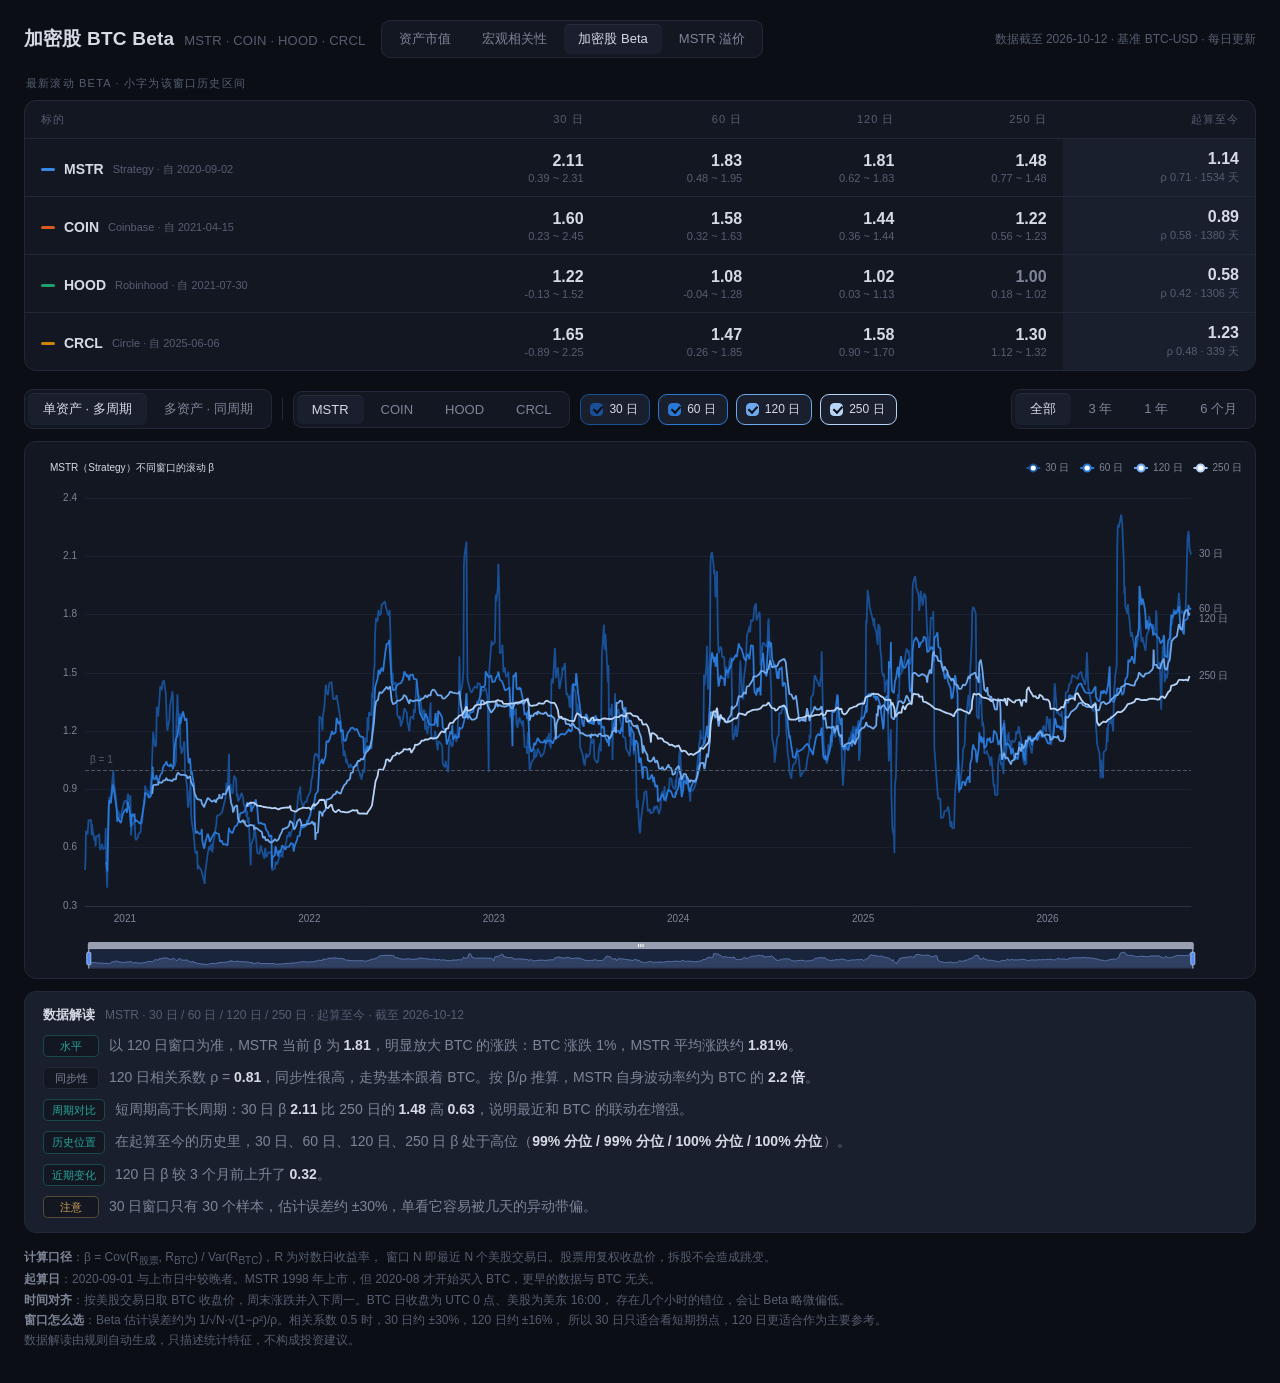
==== commit 4fd49515: "新增 MSTR 溢价页：mNAV 长期走势与决策框架，Beta 页只保留 Beta - web/mstr.html：结论条（EV 口径分档 + 双杀情景）、关键读数、长期走势、档位与飞轮、   情景压" ====
--- a/web/beta.html
+++ b/web/beta.html
@@ -56,21 +56,10 @@
   .tag.note { color: #d8a657; border-color: rgba(216,166,87,.35); }
   .empty-note { color: var(--text-faint); }
 
-  .mnav-block { margin-top: 36px; padding-top: 24px; border-top: 1px solid var(--border); }
-  .block-title {
-    font-size: 17px; font-weight: 600; margin: 0 0 14px;
-    display: flex; align-items: baseline; gap: 10px; flex-wrap: wrap;
-  }
-  .block-title span { color: var(--text-faint); font-weight: 400; font-size: 13px; }
-  .chart.mnav { height: 440px; }
-  .readout .v.prem { color: var(--up); }
-  .readout .v.disc { color: var(--down); }
-  .readout .d { color: var(--text-faint); font-size: 11px; }
 
   @media (max-width: 640px) {
     .wrap { padding: 16px 16px 28px; }
     .chart.beta { height: 400px; }
-    .chart.mnav { height: 360px; }
     .insight li { flex-direction: column; gap: 4px; }
   }
 </style>
@@ -83,6 +72,7 @@
       <a href="index.html">资产市值</a>
       <a href="macro.html">宏观相关性</a>
       <a href="beta.html">加密股 Beta</a>
+      <a href="mstr.html">MSTR 溢价</a>
     </nav>
     <div class="stamp" id="stamp">加载中…</div>
   </header>
@@ -129,38 +119,6 @@
     所以 30 日只适合看短期拐点，120 日更适合作为主要参考。
     <br>数据解读由规则自动生成，只描述统计特征，不构成投资建议。
   </div>
-
-  <!-- MSTR mNAV -->
-  <section class="mnav-block" id="mnavBlock">
-    <h2 class="block-title">MSTR mNAV<span>股票市值相对所持 BTC 价值的倍数</span></h2>
-    <div class="readout num" id="mnavReadout"></div>
-    <div class="toolbar">
-      <div class="chips" id="mnavChips"></div>
-      <label class="toggle"><input type="checkbox" id="mnavLog"> 对数坐标</label>
-      <div class="spacer"></div>
-      <div class="seg" id="mnavRangeSeg">
-        <button data-range="all">全部</button>
-        <button data-range="36">3 年</button>
-        <button data-range="12">1 年</button>
-        <button data-range="6">6 个月</button>
-      </div>
-    </div>
-    <div class="chart-panel"><div id="chartMnav" class="chart mnav"></div></div>
-    <section class="insight" aria-live="polite">
-      <h2>数据解读<span id="mnavScope"></span></h2>
-      <ul id="mnavInsight"></ul>
-    </section>
-    <div class="foot">
-      <b>市值口径</b> = 普通股市值 / 所持 BTC 价值，2020-08 开始买币起每天都有。
-      <br><b>EV 口径</b>（Strategy 官方）= (市值 + 债务 + 优先股 − 现金储备) / 所持 BTC 价值，2024-12-31 起公布。
-      Strategy 2025 年起大量发行优先股，这部分资金也换成了 BTC，所以 EV 口径更能反映整体溢价；
-      市值口径低于 1 而 EV 口径高于 1，说明普通股排在债务和优先股之后，承担了资本结构的杠杆。
-      <br><b>官网 mNAV</b> 是 Strategy 官网首页展示的数值，口径以官网说明为准。
-      <br><b>早期数据</b>：2020–2021 年 BTC 持仓相对公司体量还小，市值里有相当部分是软件业务的估值，这段 mNAV 偏高不全是 BTC 溢价。
-      <br>数据来源：Strategy 官网图表页使用的公开接口 <code>api.strategy.com/btc/timeSeries</code>，非文档化接口；
-      某天抓取失败时沿用上一次的数据，不影响其他页面更新。
-    </div>
-  </section>
 </div>
 
 <script>
@@ -577,219 +535,7 @@
   }, { notMerge: true });
 }
 
-/* ---------------- MSTR mNAV ---------------- */
-
-let M = null;
-// 默认看近 3 年：2020 年市值口径 mNAV 高达 5~7 倍（主要是软件业务估值），全区间会把近几年压扁
-const mstate = { lines: ['mnav_mc', 'mnav_ev'], log: false, range: '36' };
-const MNAV_LINES = [
-  { key: 'mnav_mc', label: '市值口径', color: '#3987e5' },
-  { key: 'mnav_ev', label: 'EV 口径（官方）', color: '#d95926' },
-];
-const fmtB = (m) => m == null ? '—' : `$${(m / 1000).toFixed(1)}B`;  // 接口单位是百万美元
-const premText = (v) => {
-  const p = (v - 1) * 100;
-  return p >= 0 ? `溢价 ${p.toFixed(0)}%` : `折价 ${(-p).toFixed(0)}%`;
-};
-
-function mnavRangeStart() {
-  if (mstate.range === 'all') return null;
-  const d = new Date(M.as_of);
-  d.setMonth(d.getMonth() - Number(mstate.range));
-  return d.toISOString().slice(0, 10);
-}
-
-const mnavRangeLabel = () => ({ all: '2020-08 以来', 36: '近 3 年', 12: '近 1 年', 6: '近 6 个月' }[mstate.range]);
-
-/** 某条 mNAV 序列在当前时间范围内的统计。 */
-function mnavStats(key) {
-  const arr = M[key], from = mnavRangeStart();
-  let last = -1;
-  const vals = [];
-  for (let i = 0; i < M.dates.length; i++) {
-    if (arr[i] == null) continue;
-    last = i;
-    if (!from || M.dates[i] >= from) vals.push([M.dates[i], arr[i]]);
-  }
-  if (last < 0 || !vals.length) return null;
-  const latest = arr[last];
-  const sorted = vals.map(v => v[1]);
-  const lo = vals.reduce((a, b) => (b[1] < a[1] ? b : a));
-  const hi = vals.reduce((a, b) => (b[1] > a[1] ? b : a));
-  const ago = (n) => (last - n >= 0 && arr[last - n] != null ? latest - arr[last - n] : null);
-  return {
-    latest, date: M.dates[last], n: vals.length, first: vals[0][0],
-    pct: sorted.length > 1 ? sorted.filter(v => v < latest).length / (sorted.length - 1) : null,
-    lo, hi, chg1m: ago(21), chg3m: ago(63),
-  };
-}
-
-function renderMnavReadout() {
-  const i = M.dates.length - 1;
-  const lastOf = (key) => { for (let j = i; j >= 0; j--) if (M[key][j] != null) return M[key][j]; return null; };
-  const mc = lastOf('mnav_mc'), ev = lastOf('mnav_ev'), official = lastOf('mnav');
-  const items = [
-    ['市值口径 mNAV', mc == null ? '—' : mc.toFixed(2) + '×', mc == null ? '' : premText(mc), mc >= 1 ? 'prem' : 'disc'],
-    ['EV 口径 mNAV', ev == null ? '—' : ev.toFixed(2) + '×', ev == null ? '' : premText(ev), ev >= 1 ? 'prem' : 'disc'],
-    ['官网 mNAV', official == null ? '—' : official.toFixed(2) + '×', '官网首页口径', ''],
-    ['BTC 持仓', M.btc_holdings[i].toLocaleString() + ' BTC', '', ''],
-    ['BTC 净值', fmtB(M.btc_nav[i]), '', ''],
-    ['普通股市值', fmtB(M.market_cap[i]), '', ''],
-  ];
-  const box = document.getElementById('mnavReadout');
-  box.replaceChildren();
-  for (const [k, v, d, cls] of items) {
-    const it = document.createElement('div'); it.className = 'item';
-    const kk = document.createElement('span'); kk.className = 'k'; kk.textContent = k;
-    const vv = document.createElement('span'); vv.className = `v ${cls}`; vv.textContent = v;
-    it.append(kk, vv);
-    if (d) { const dd = document.createElement('span'); dd.className = 'd'; dd.textContent = d; it.append(dd); }
-    box.append(it);
-  }
-  const note = document.createElement('span'); note.className = 'note';
-  note.textContent = `截至 ${M.as_of} 美股收盘`;
-  box.append(note);
-}
-
-function renderMnavControls() {
-  const box = document.getElementById('mnavChips');
-  box.replaceChildren();
-  for (const l of MNAV_LINES) {
-    const on = mstate.lines.includes(l.key);
-    const locked = on && mstate.lines.length === 1;
-    const lab = document.createElement('label');
-    lab.className = `chip sm ${on ? 'on' : ''} ${locked ? 'locked' : ''}`;
-    lab.style.setProperty('--tone', l.color);
-    const inp = document.createElement('input');
-    inp.type = 'checkbox'; inp.checked = on; inp.disabled = locked; inp.dataset.line = l.key;
-    const b = document.createElement('span'); b.className = 'box';
-    lab.append(inp, b, l.label);
-    box.append(lab);
-  }
-  document.getElementById('mnavLog').checked = mstate.log;
-  document.querySelectorAll('#mnavRangeSeg button').forEach(b =>
-    b.classList.toggle('on', b.dataset.range === mstate.range));
-}
-
-function renderMnavChart() {
-  if (!charts.mnav) {
-    const el = document.getElementById('chartMnav');
-    charts.mnav = echarts.init(el, null, { renderer: 'canvas' });
-    new ResizeObserver(() => charts.mnav.resize()).observe(el);
-  }
-  const lines = MNAV_LINES.filter(l => mstate.lines.includes(l.key));
-  const from = mnavRangeStart();
-  const series = lines.map((l, idx) => ({
-    name: l.label, type: 'line', showSymbol: false, sampling: 'lttb',
-    data: M.dates.map((d, i) => [d, M[l.key][i]]).filter(p => p[1] != null),
-    lineStyle: { width: 1.8, color: l.color }, itemStyle: { color: l.color },
-    endLabel: { show: true, formatter: (p) => `${p.value[1].toFixed(2)}×`, color: LABEL, fontSize: 11 },
-    labelLayout: { moveOverlap: 'shiftY' },
-    markLine: idx === 0 ? {
-      silent: true, symbol: 'none', data: [{ yAxis: 1 }],
-      lineStyle: { color: '#4a5266', type: 'dashed', width: 1 },
-      label: { formatter: 'mNAV = 1（市值 = 持币价值）', color: FAINT, fontSize: 10, position: 'insideStartTop' },
-    } : undefined,
-  }));
-
-  charts.mnav.setOption({
-    ...baseOption(),
-    legend: { ...baseOption().legend, top: 8, left: 'right', right: 16 },
-    grid: { left: 52, right: 64, top: 40, bottom: 64 },
-    xAxis: {
-      type: 'time', min: from || M.dates[0], max: M.as_of,
-      axisLine: { lineStyle: { color: AXIS } }, axisTick: { show: false },
-      axisLabel: { color: LABEL, fontSize: 11, hideOverlap: true }, splitLine: { show: false },
-    },
-    yAxis: {
-      type: mstate.log ? 'log' : 'value', scale: true, logBase: 2,
-      axisLabel: { color: LABEL, fontSize: 11, formatter: v => v.toFixed(v < 2 ? 2 : 1) + '×' },
-      splitLine: { lineStyle: { color: GRID_LINE } },
-    },
-    dataZoom: zoomCfg(0, [0]),
-    tooltip: {
-      ...tooltipBase,
-      axisPointer: { type: 'line', lineStyle: { color: FAINT } },
-      formatter: (ps) => {
-        if (!ps.length) return '';
-        const date = echarts.time.format(ps[0].value[0], '{yyyy}-{MM}-{dd}', false);
-        const i = M.dates.indexOf(date);
-        const rows = ps.map(p =>
-          `<tr><td style="padding-right:14px"><span style="display:inline-block;width:12px;height:2px;` +
-          `background:${p.color};vertical-align:middle;margin-right:7px"></span>${p.seriesName}</td>` +
-          `<td style="text-align:right;font-weight:600">${p.value[1].toFixed(3)}×</td></tr>`).join('');
-        const extra = i >= 0
-          ? `<tr><td style="padding-right:14px;color:${LABEL}">BTC 持仓</td><td style="text-align:right">${M.btc_holdings[i].toLocaleString()}</td></tr>` +
-            `<tr><td style="padding-right:14px;color:${LABEL}">BTC 净值 / 市值</td><td style="text-align:right">${fmtB(M.btc_nav[i])} / ${fmtB(M.market_cap[i])}</td></tr>`
-          : '';
-        return `<div style="font-weight:600;margin-bottom:6px">${date}</div>` +
-          `<table style="font-variant-numeric:tabular-nums;border-spacing:0">${rows}${extra}</table>`;
-      },
-    },
-    series,
-  }, { notMerge: true });
-}
-
-/* mNAV 解读。和 Beta 一样是纯规则：分位 ≥85% / ≤15% 算高位 / 低位，1 个月变化超过 0.1 才提。 */
-function mnavInsights() {
-  const out = [];
-  const mc = mnavStats('mnav_mc'), ev = mnavStats('mnav_ev');
-  if (!mc) return [item('提示', 'note', ['还没有 mNAV 数据。'])];
-
-  out.push(item('水平', mc.latest >= 1 ? 'up' : 'down', [
-    '按市值口径，MSTR 当前 mNAV 为 ', { b: `${mc.latest.toFixed(2)}×` }, `（${premText(mc.latest)}），`,
-    mc.latest >= 1
-      ? '普通股市值高于所持 BTC 的价值，市场愿意为它的持币和融资能力付溢价。'
-      : '普通股市值已经低于所持 BTC 的价值。',
-  ]));
-
-  if (ev) {
-    const parts = ['按 Strategy 官方的 EV 口径（计入债务和优先股）为 ', { b: `${ev.latest.toFixed(2)}×` }, '。'];
-    if (mc.latest < 1 && ev.latest >= 1) {
-      parts.push('市值口径折价、EV 口径仍有溢价，说明折价主要来自资本结构：普通股排在债务和优先股之后，',
-        '承担了杠杆，而不是市场认为整体资产不值这个价。');
-    } else if (ev.latest < 1) {
-      parts.push('连计入债务和优先股的整体估值都低于持币价值，这在 Strategy 的历史上很少见。');
-    }
-    out.push(item('EV 口径', ev.latest >= 1 ? '' : 'down', parts));
-  }
-
-  const posParts = [`在${mnavRangeLabel()}，市值口径 mNAV 处于 `, { b: `${Math.round(mc.pct * 100)}% 分位` },
-    `，区间最低 `, { b: `${mc.lo[1].toFixed(2)}×` }, `（${mc.lo[0]}），最高 `, { b: `${mc.hi[1].toFixed(2)}×` },
-    `（${mc.hi[0]}）`];
-  if (mc.pct >= 0.85) posParts.push('，接近这段时间的高点。');
-  else if (mc.pct <= 0.15) posParts.push('，接近这段时间的低点。');
-  else posParts.push('。');
-  out.push(item('历史位置', mc.pct >= 0.85 ? 'up' : mc.pct <= 0.15 ? 'down' : '', posParts));
-
-  const moves = [];
-  if (mc.chg1m != null) moves.push(`较 1 个月前${mc.chg1m >= 0 ? '上升' : '下降'} `, { b: Math.abs(mc.chg1m).toFixed(2) });
-  if (mc.chg3m != null) moves.push(`，较 3 个月前${mc.chg3m >= 0 ? '上升' : '下降'} `, { b: Math.abs(mc.chg3m).toFixed(2) });
-  if (moves.length) {
-    const big = mc.chg1m != null && Math.abs(mc.chg1m) >= 0.1;
-    out.push(item('近期变化', big ? (mc.chg1m > 0 ? 'up' : 'down') : '', ['市值口径 mNAV ', ...moves,
-      big ? '，溢价变化明显。' : '，最近一个月变化不大。']));
-  }
-
-  const i = M.dates.length - 1, back = i - 63;
-  if (back >= 0) {
-    const added = M.btc_holdings[i] - M.btc_holdings[back];
-    out.push(item('持币', added > 0 ? 'up' : '', [
-      '当前持有 ', { b: `${M.btc_holdings[i].toLocaleString()} BTC` },
-      added > 0 ? '，近 3 个月增持 ' : '，近 3 个月没有增持',
-      ...(added > 0 ? [{ b: `${added.toLocaleString()} BTC` }, '。'] : ['。']),
-    ]));
-  }
-
-  out.push(item('怎么理解', '', [
-    'mNAV 高于 1 时，增发普通股买币能提高每股对应的 BTC 数量；低于 1 时增发普通股会稀释每股持币，',
-    '公司通常转向债务或优先股融资。所以 mNAV 高低会直接影响 Strategy 继续买币的方式和速度。',
-  ]));
-  if (!mnavRangeStart() || mnavRangeStart() < '2022-01-01') {
-    out.push(item('注意', 'note', ['2020–2021 年市值里有相当部分是软件业务估值，这段的高 mNAV 不全是 BTC 溢价。']));
-  }
-  return out;
-}
+/* ---------------- 解读渲染 ---------------- */
 
 function renderList(ulId, list) {
   const ul = document.getElementById(ulId);
@@ -807,48 +553,6 @@
     li.append(tag, p);
     ul.append(li);
   }
-}
-
-function updateMnav() {
-  renderMnavControls();
-  renderMnavChart();
-  renderList('mnavInsight', mnavInsights());
-  document.getElementById('mnavScope').textContent = `市值口径为主 · ${mnavRangeLabel()} · 截至 ${M.as_of}`;
-  try { localStorage.setItem('mnav-view', JSON.stringify(mstate)); } catch (e) { /* 忽略 */ }
-}
-
-async function bootMnav() {
-  try {
-    M = await get(dataUrl.mnav());
-  } catch (e) {
-    // mNAV 是非核心数据，缺了就不显示这一块，不影响上面的 Beta
-    document.getElementById('mnavBlock').hidden = true;
-    return;
-  }
-  try {
-    const saved = JSON.parse(localStorage.getItem('mnav-view') || 'null');
-    if (saved) Object.assign(mstate, saved);
-  } catch (e) { /* 忽略 */ }
-  mstate.lines = mstate.lines.filter(k => MNAV_LINES.some(l => l.key === k));
-  if (!mstate.lines.length) mstate.lines = MNAV_LINES.map(l => l.key);
-
-  renderMnavReadout();
-  document.getElementById('mnavChips').addEventListener('change', (e) => {
-    const k = e.target.dataset.line;
-    if (!k) return;
-    mstate.lines = e.target.checked
-      ? MNAV_LINES.map(l => l.key).filter(x => x === k || mstate.lines.includes(x))
-      : mstate.lines.filter(x => x !== k);
-    updateMnav();
-  });
-  document.getElementById('mnavLog').addEventListener('change', (e) => {
-    mstate.log = e.target.checked; updateMnav();
-  });
-  document.getElementById('mnavRangeSeg').addEventListener('click', (e) => {
-    const b = e.target.closest('button');
-    if (b) { mstate.range = b.dataset.range; updateMnav(); }
-  });
-  updateMnav();
 }
 
 /* ---------------- 调度 ---------------- */
@@ -926,7 +630,6 @@
   });
 
   update();
-  bootMnav();
 })();
 </script>
 </body>
--- a/web/app.css
+++ b/web/app.css
@@ -32,11 +32,12 @@
 .stamp { margin-left: auto; color: var(--text-faint); font-size: 12px; }
 
 /* 顶部页面导航 */
-.nav { display: inline-flex; gap: 3px; background: var(--panel); border: 1px solid var(--border);
+.nav { display: inline-flex; gap: 3px; flex-wrap: wrap; background: var(--panel); border: 1px solid var(--border);
        border-radius: 9px; padding: 3px; }
 .nav a {
   color: var(--text-dim); text-decoration: none; font-size: 13px;
   padding: 6px 14px; border-radius: 6px; transition: background .15s, color .15s;
+  white-space: nowrap;
 }
 .nav a:hover { color: var(--text); }
 .nav a.on { background: var(--panel-2); color: var(--text); box-shadow: 0 1px 0 rgba(255,255,255,.05) inset; }
